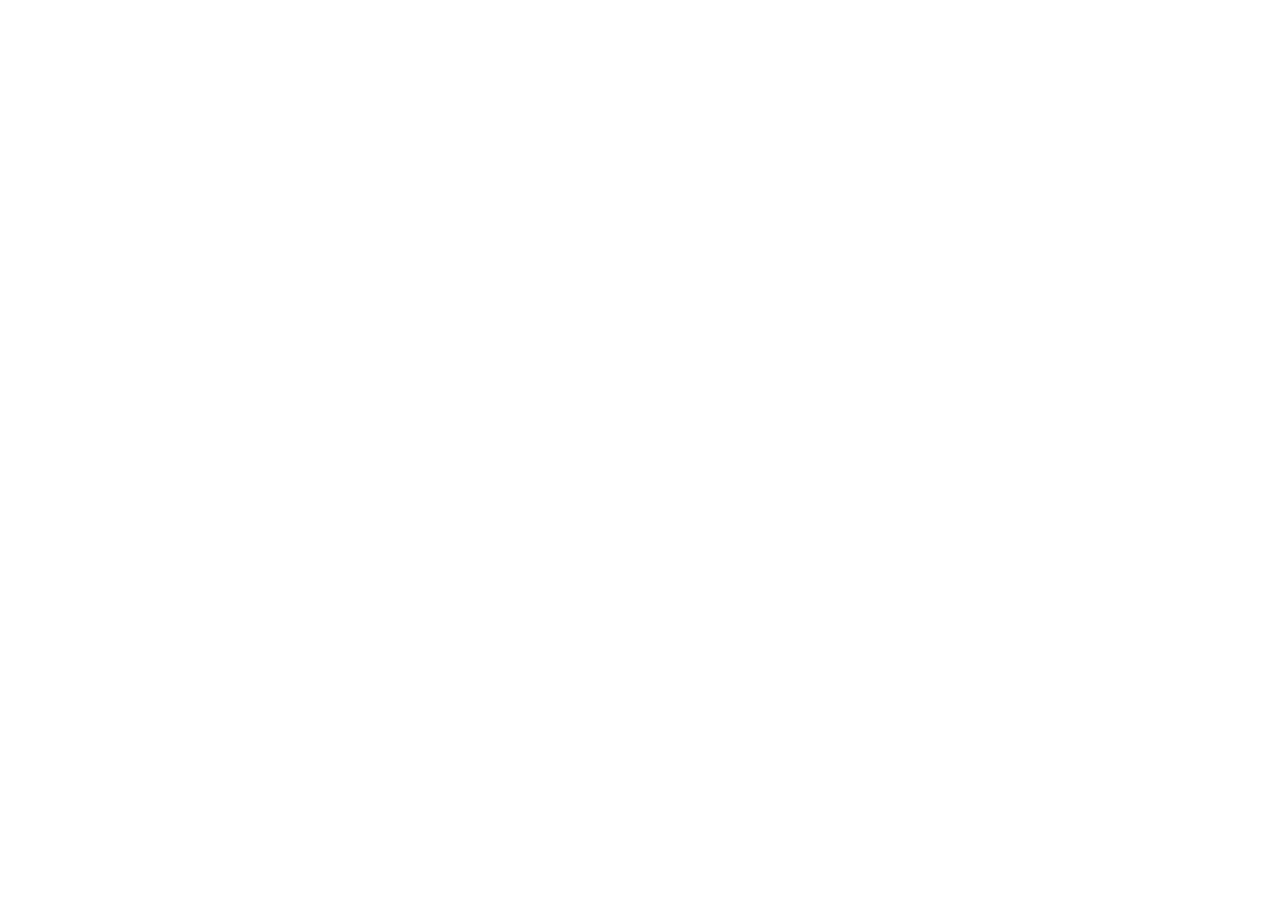
==== app/index.html @ c263fcf7 "Make ddyp.co primary domain and add App Store shortcut" ====
<!doctype html>
<html lang="en">
<head>
  <meta charset="utf-8">
  <meta name="viewport" content="width=device-width, initial-scale=1">
  <title>Get Don't Date Your Photos for iPhone</title>
  <meta name="robots" content="noindex,follow">
  <link rel="canonical" href="https://apps.apple.com/app/id6806466788">
  <meta http-equiv="refresh" content="0;url=https://apps.apple.com/app/id6806466788">
  <style>body{background:#171022;color:#FBEDCE;font:1.2rem system-ui,sans-serif;max-width:40rem;margin:15vh auto;padding:2rem}a{color:#FF6B73}</style>
</head>
<body>
  <h1>Keep the memories. Lose the clutter.</h1>
  <p>Opening Don't Date Your Photos in the App Store…</p>
  <p><a href="https://apps.apple.com/app/id6806466788">Download for iPhone</a></p>
</body>
</html>
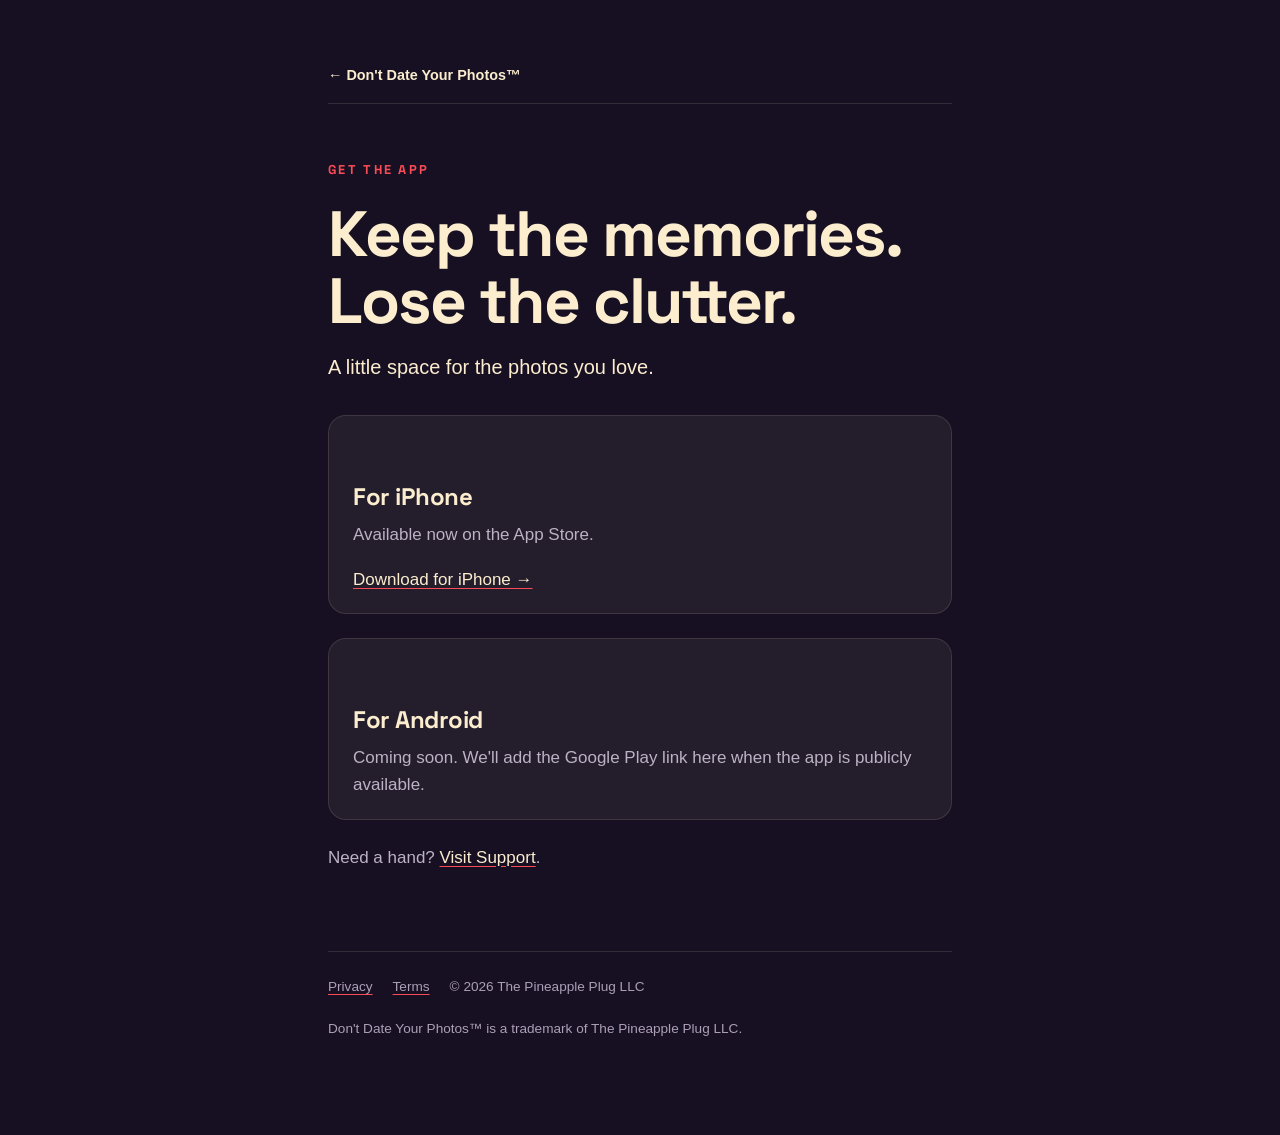
==== commit 0b7de83c: "Add platform download choices and Android coming-soon state" ====
--- a/app/index.html
+++ b/app/index.html
@@ -3,15 +3,31 @@
 <head>
   <meta charset="utf-8">
   <meta name="viewport" content="width=device-width, initial-scale=1">
-  <title>Get Don't Date Your Photos for iPhone</title>
-  <meta name="robots" content="noindex,follow">
-  <link rel="canonical" href="https://apps.apple.com/app/id6806466788">
-  <meta http-equiv="refresh" content="0;url=https://apps.apple.com/app/id6806466788">
-  <style>body{background:#171022;color:#FBEDCE;font:1.2rem system-ui,sans-serif;max-width:40rem;margin:15vh auto;padding:2rem}a{color:#FF6B73}</style>
+  <title>Get Don't Date Your Photos</title>
+  <meta name="description" content="Get Don't Date Your Photos for iPhone. Android is coming soon.">
+  <link rel="canonical" href="https://ddyp.co/app/">
+  <link rel="stylesheet" href="/style.css">
+  <link rel="icon" href="/favicon.ico">
+  <meta name="theme-color" content="#171022">
+  <script src="https://analytics.ahrefs.com/analytics.js" data-key="vNHTJaJjUGwgc/IpvAOgdg" async></script>
 </head>
 <body>
+<main class="wrap">
+  <a href="/" class="nav-back">&larr; Don't Date Your Photos&trade;</a>
+  <p class="eyebrow">Get the app</p>
   <h1>Keep the memories. Lose the clutter.</h1>
-  <p>Opening Don't Date Your Photos in the App Store…</p>
-  <p><a href="https://apps.apple.com/app/id6806466788">Download for iPhone</a></p>
+  <p class="lede">A little space for the photos you love.</p>
+  <section class="card" aria-labelledby="iphone-heading">
+    <h2 id="iphone-heading">For iPhone</h2>
+    <p>Available now on the App Store.</p>
+    <p><a href="https://apps.apple.com/app/id6806466788">Download for iPhone &rarr;</a></p>
+  </section>
+  <section class="card" aria-labelledby="android-heading">
+    <h2 id="android-heading">For Android</h2>
+    <p>Coming soon. We'll add the Google Play link here when the app is publicly available.</p>
+  </section>
+  <p>Need a hand? <a href="/support/">Visit Support</a>.</p>
+  <footer><a href="/privacy/">Privacy</a><a href="/terms/">Terms</a><span>&copy; 2026 The Pineapple Plug LLC</span><span>Don't Date Your Photos&trade; is a trademark of The Pineapple Plug LLC.</span></footer>
+</main>
 </body>
 </html>
--- a/style.css
+++ b/style.css
@@ -0,0 +1,164 @@
+@font-face{font-family:'Space Grotesk';src:url('/assets/SpaceGrotesk-Bold.woff2') format('woff2');font-weight:700;font-display:swap}
+/* Palette lifted from the app's own tokens (src/theme/tokens.ts) so the site
+   and the product read as one thing: purple-black ground, cream text, the
+   brand red for accents. */
+:root {
+  --bg: #171022;
+  --bg-deep: #110b18;
+  --surface: rgba(251, 237, 206, 0.06);
+  --text: #fbedce;
+  --text-dim: #bcb2c5;
+  --text-quiet: #ac9fb7;
+  --red: #fa4c56;
+  --green: #4fd98a;
+  --hairline: rgba(251, 237, 206, 0.12);
+  --measure: 42rem;
+}
+
+* {
+  box-sizing: border-box;
+}
+
+html {
+  -webkit-text-size-adjust: 100%;
+}
+
+body {
+  margin: 0;
+  background: var(--bg);
+  color: var(--text);
+  font-family: -apple-system, BlinkMacSystemFont, "Segoe UI", Roboto, Helvetica, Arial, sans-serif;
+  font-size: 17px;
+  line-height: 1.6;
+  -webkit-font-smoothing: antialiased;
+}
+
+.wrap {
+  max-width: var(--measure);
+  margin: 0 auto;
+  padding: 4rem 1.5rem 6rem;
+}
+
+h1,
+h2,
+.display {
+  font-family: "Space Grotesk", -apple-system, BlinkMacSystemFont, sans-serif;
+  font-weight: 700;
+  letter-spacing: -0.03em;
+  line-height: 1.05;
+}
+
+h1 {
+  font-size: clamp(2.5rem, 8vw, 4rem);
+  margin: 0 0 1rem;
+}
+
+h2 {
+  font-size: 1.5rem;
+  letter-spacing: -0.02em;
+  margin: 3rem 0 0.75rem;
+}
+
+p {
+  margin: 0 0 1.1rem;
+  color: var(--text-dim);
+}
+
+a {
+  color: var(--text);
+  text-decoration-color: var(--red);
+  text-underline-offset: 3px;
+}
+
+a:hover {
+  color: var(--red);
+}
+
+.eyebrow {
+  font-family: "Space Grotesk", sans-serif;
+  font-weight: 700;
+  font-size: 0.8rem;
+  letter-spacing: 0.18em;
+  text-transform: uppercase;
+  color: var(--red);
+  margin: 0 0 1.25rem;
+}
+
+.lede {
+  font-size: 1.25rem;
+  color: var(--text);
+  margin-bottom: 2rem;
+}
+
+.mark {
+  width: 72px;
+  height: 72px;
+  border-radius: 16px;
+  display: block;
+  margin-bottom: 2rem;
+}
+
+.card {
+  background: var(--surface);
+  border: 1px solid var(--hairline);
+  border-radius: 18px;
+  padding: 1.25rem 1.5rem;
+  margin: 1.5rem 0;
+}
+
+.card p:last-child {
+  margin-bottom: 0;
+}
+
+.card strong {
+  color: var(--text);
+}
+
+ul {
+  color: var(--text-dim);
+  padding-left: 1.2rem;
+}
+
+li {
+  margin-bottom: 0.5rem;
+}
+
+.meta {
+  color: var(--text-quiet);
+  font-size: 0.85rem;
+}
+
+footer {
+  margin-top: 5rem;
+  padding-top: 1.5rem;
+  border-top: 1px solid var(--hairline);
+  color: var(--text-quiet);
+  font-size: 0.85rem;
+  display: flex;
+  flex-wrap: wrap;
+  gap: 1.25rem;
+}
+
+footer a {
+  color: var(--text-quiet);
+}
+
+.nav-back {
+  display: inline-block;
+  margin-bottom: 2.5rem;
+  color: var(--text-quiet);
+  font-size: 0.9rem;
+  text-decoration: none;
+}
+
+.nav-back:hover {
+  color: var(--red);
+}
+
+/* Companion pages retain their policy text and readable document layout. */
+.wrap {padding-top:3rem}
+.nav-back {padding:1rem 0;border-bottom:1px solid var(--hairline);width:100%;font-weight:600;color:var(--text)}
+.wrap>.eyebrow {margin-top:1rem}
+.wrap>h2 {padding-top:1.25rem;border-top:1px solid var(--hairline)}
+a:focus-visible{outline:3px solid var(--green);outline-offset:5px}
+@media(max-width:480px){.lede{font-size:1.125rem}.wrap{padding:2rem 1.375rem 4rem}a{overflow-wrap:anywhere}}
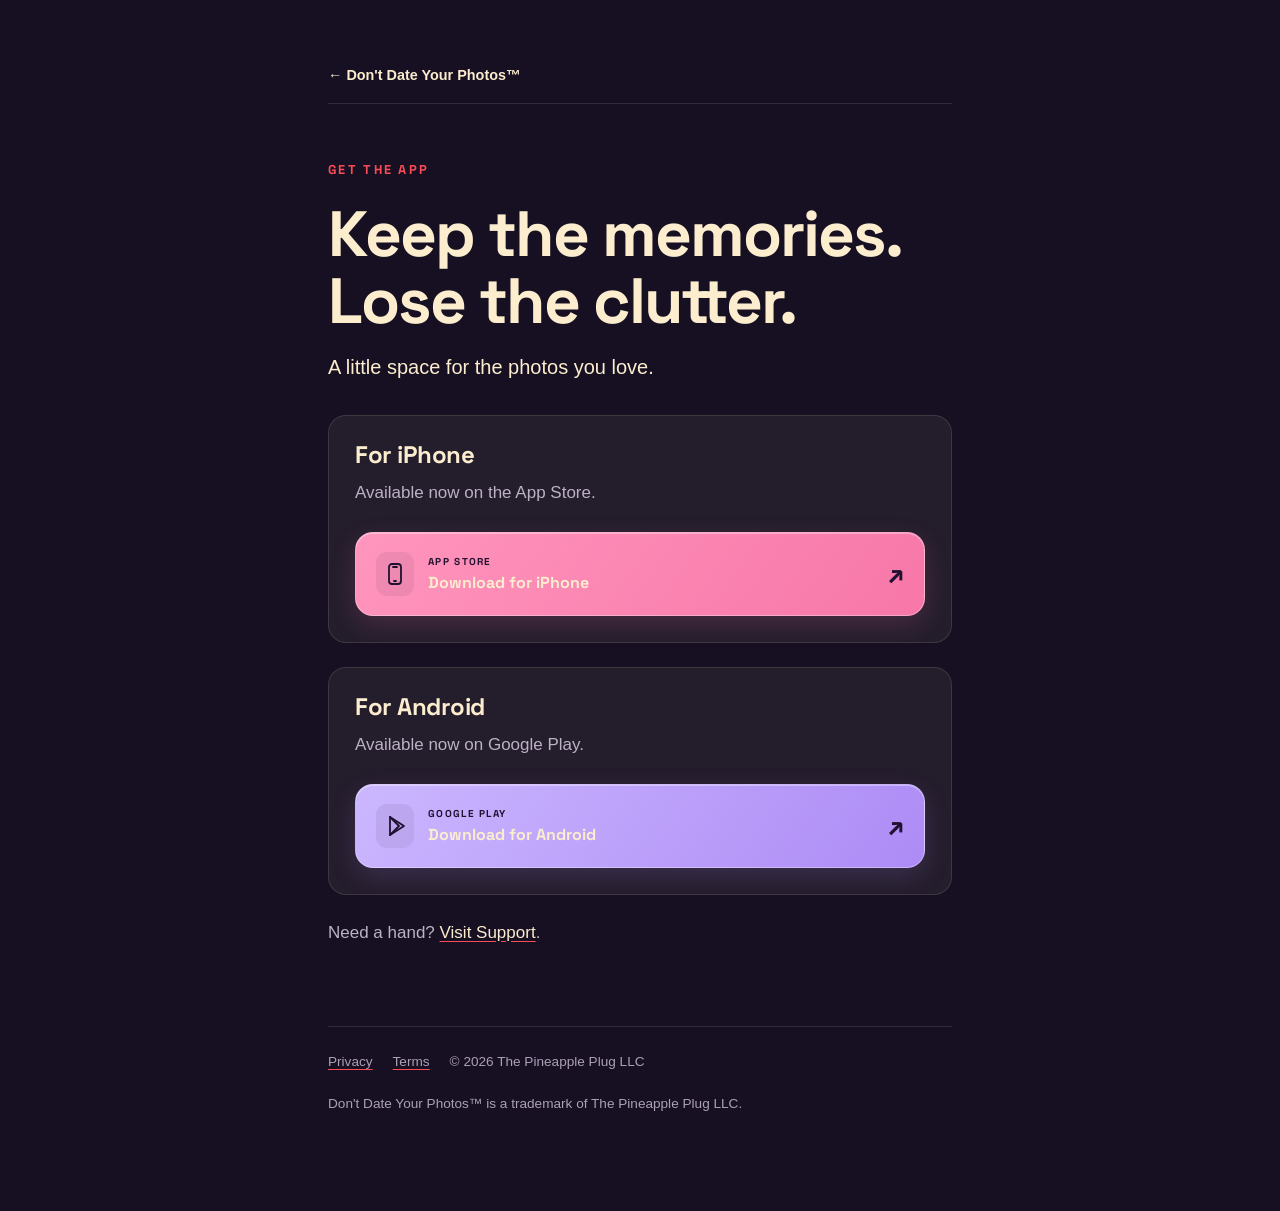
==== commit 03aa2bfe: "Style DDYP platform download buttons and refresh launch links" ====
--- a/app/index.html
+++ b/app/index.html
@@ -4,15 +4,15 @@
   <meta charset="utf-8">
   <meta name="viewport" content="width=device-width, initial-scale=1">
   <title>Get Don't Date Your Photos</title>
-  <meta name="description" content="Get Don't Date Your Photos for iPhone. Android is coming soon.">
+  <meta name="description" content="Get Don't Date Your Photos for iPhone and Android.">
   <link rel="canonical" href="https://ddyp.co/app/">
-  <link rel="stylesheet" href="/style.css">
+  <link rel="stylesheet" href="/style.css"><link rel="stylesheet" href="/download-buttons.css?v=20261019-1">
   <link rel="icon" href="/favicon.ico">
   <meta name="theme-color" content="#171022">
   <script src="https://analytics.ahrefs.com/analytics.js" data-key="vNHTJaJjUGwgc/IpvAOgdg" async></script>
 </head>
 <body>
-<main class="wrap">
+<main class="wrap download-page">
   <a href="/" class="nav-back">&larr; Don't Date Your Photos&trade;</a>
   <p class="eyebrow">Get the app</p>
   <h1>Keep the memories. Lose the clutter.</h1>
@@ -20,11 +20,11 @@
   <section class="card" aria-labelledby="iphone-heading">
     <h2 id="iphone-heading">For iPhone</h2>
     <p>Available now on the App Store.</p>
-    <p><a href="https://apps.apple.com/app/id6806466788">Download for iPhone &rarr;</a></p>
+    <a class="download ddyp-download ddyp-download--iphone" href="https://apps.apple.com/app/id6806466788"><span class="ddyp-download__icon"><svg viewBox="0 0 24 24" aria-hidden="true" focusable="false"><rect x="6" y="2" width="12" height="20" rx="3"/><path d="M10 5h4M11 19h2"/></svg></span><span class="ddyp-download__label"><small>APP STORE</small><strong>Download for iPhone</strong></span><span class="ddyp-download__arrow" aria-hidden="true">&#8599;</span></a>
   </section>
   <section class="card" aria-labelledby="android-heading">
     <h2 id="android-heading">For Android</h2>
-    <p>Coming soon. We'll add the Google Play link here when the app is publicly available.</p>
+    <p>Available now on Google Play.</p><a class="download ddyp-download ddyp-download--android" href="/appa/"><span class="ddyp-download__icon"><svg viewBox="0 0 24 24" aria-hidden="true" focusable="false"><path d="m7 3 14 9-14 9z"/><path d="m7 3 9 9-9 9"/></svg></span><span class="ddyp-download__label"><small>GOOGLE PLAY</small><strong>Download for Android</strong></span><span class="ddyp-download__arrow" aria-hidden="true">&#8599;</span></a>
   </section>
   <p>Need a hand? <a href="/support/">Visit Support</a>.</p>
   <footer><a href="/privacy/">Privacy</a><a href="/terms/">Terms</a><span>&copy; 2026 The Pineapple Plug LLC</span><span>Don't Date Your Photos&trade; is a trademark of The Pineapple Plug LLC.</span></footer>
--- a/download-buttons.css
+++ b/download-buttons.css
@@ -0,0 +1,19 @@
+/* Shared DDYP store buttons; scoped to download CTAs only. */
+a.ddyp-download{--button-from:#ff95bd;--button-to:#f777a8;--button-shadow:#f777a82b;display:inline-flex;align-items:center;justify-content:flex-start;gap:14px;box-sizing:border-box;min-height:84px;max-width:100%;padding:17px 20px;border:1px solid #ffffff52;border-radius:18px;background:linear-gradient(125deg,var(--button-from),var(--button-to));color:#21112f;font:700 16px/1.3 Space,"Space Grotesk",-apple-system,BlinkMacSystemFont,"Segoe UI",sans-serif;text-align:left;text-decoration:none;box-shadow:0 9px 26px var(--button-shadow),inset 0 1px 0 #ffffff59;transition:transform .18s ease,box-shadow .18s ease;white-space:normal;overflow-wrap:normal}
+a.ddyp-download--android{--button-from:#cbb7ff;--button-to:#ad8bf5;--button-shadow:#ad8bf52b}
+a.ddyp-download .ddyp-download__icon{display:grid;place-items:center;flex:0 0 38px;width:38px;height:44px;border-radius:11px;background:#21112f12}
+a.ddyp-download svg{display:block;width:24px;height:24px;fill:none;stroke:currentColor;stroke-width:1.8;stroke-linecap:round;stroke-linejoin:round}
+a.ddyp-download .ddyp-download__label{min-width:0;flex:1}
+a.ddyp-download small{display:block;margin-bottom:4px;font-weight:700;line-height:1.3;font-size:10px;letter-spacing:.13em}
+a.ddyp-download strong{display:block;font-size:16px;font-weight:700;line-height:1.35}
+a.ddyp-download .ddyp-download__arrow{flex:0 0 auto;font-size:26px;line-height:1;margin-left:4px}
+a.ddyp-download:hover{color:#21112f;background:linear-gradient(125deg,var(--button-from),var(--button-to));text-decoration:none;transform:translateY(-3px);box-shadow:0 14px 34px var(--button-shadow),inset 0 1px 0 #ffffff80}
+a.ddyp-download:active{transform:translateY(0)}
+a.ddyp-download:focus-visible{outline:3px solid #fff4d6;outline-offset:5px}
+.ddyp-downloads{display:flex;flex-wrap:wrap;justify-content:center;gap:16px}
+.download-page .card{padding:26px}
+.download-page .card h2{margin:0 0 12px}
+.download-page .card>.ddyp-download{width:100%;margin-top:8px}
+@media(max-width:520px){a.ddyp-download{width:100%;min-height:84px;padding:16px;gap:12px}.ddyp-downloads{flex-direction:column;align-items:stretch;gap:14px}.download-page .card{padding:20px}}
+@media(prefers-reduced-motion:reduce){a.ddyp-download{transition:none}a.ddyp-download:hover{transform:none}}
+@media(forced-colors:active){a.ddyp-download{border:2px solid ButtonText;background:ButtonFace;color:ButtonText;box-shadow:none}}
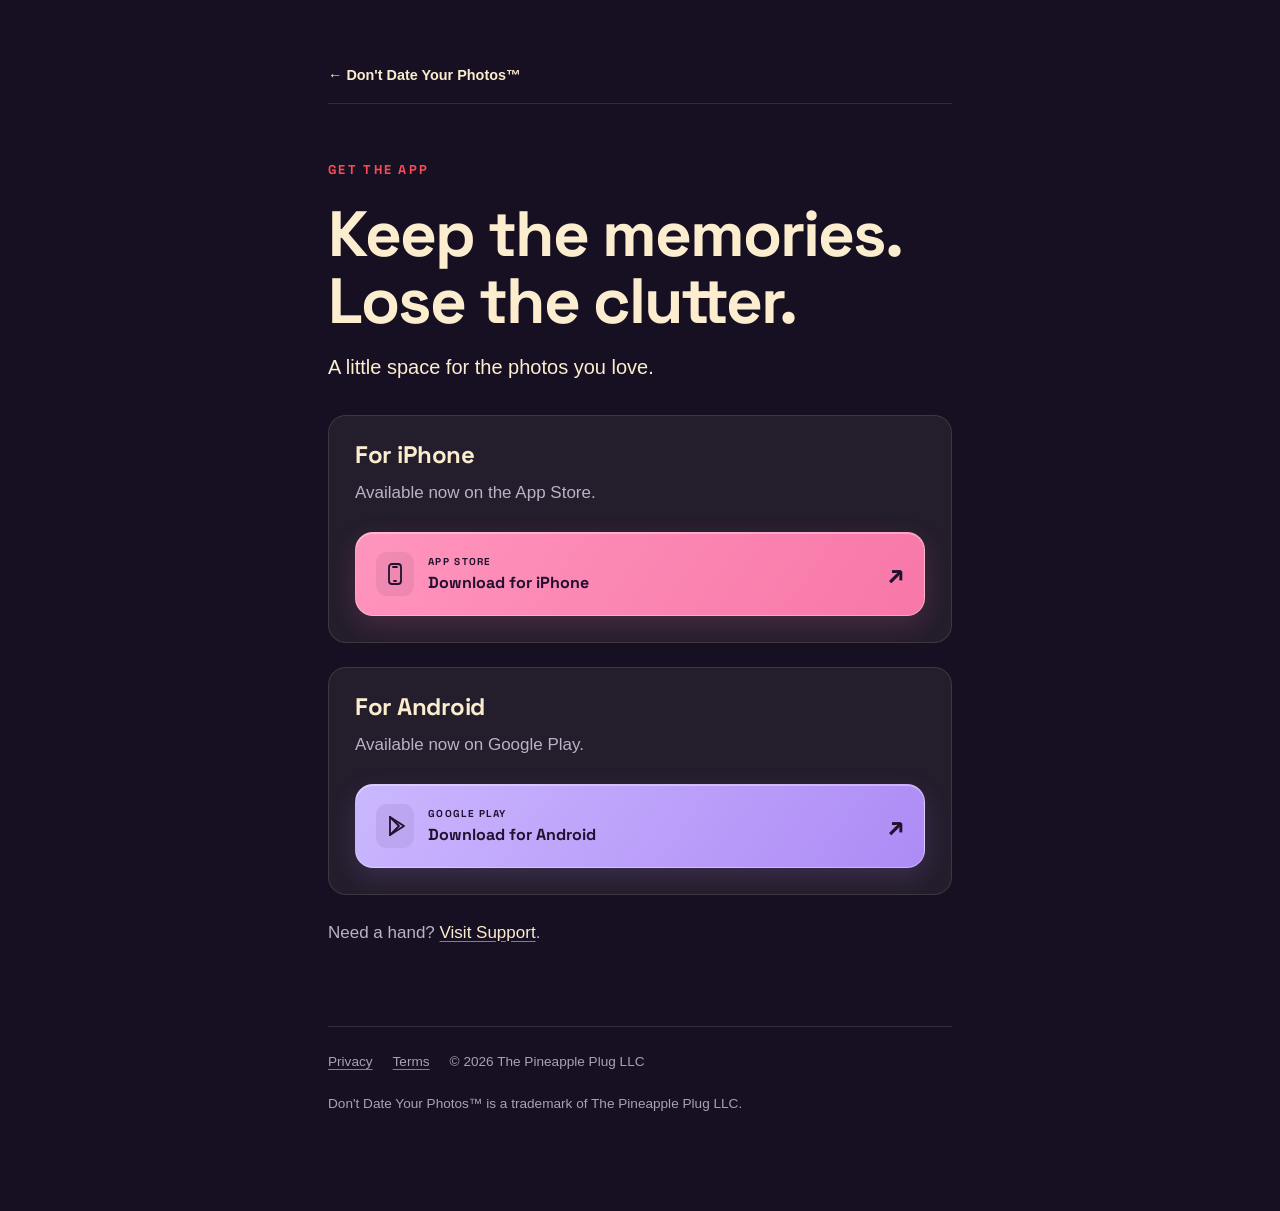
==== commit 67672058: "Keep download button labels dark against pink and violet fills" ====
--- a/app/index.html
+++ b/app/index.html
@@ -6,7 +6,7 @@
   <title>Get Don't Date Your Photos</title>
   <meta name="description" content="Get Don't Date Your Photos for iPhone and Android.">
   <link rel="canonical" href="https://ddyp.co/app/">
-  <link rel="stylesheet" href="/style.css"><link rel="stylesheet" href="/download-buttons.css?v=20261019-1">
+  <link rel="stylesheet" href="/style.css"><link rel="stylesheet" href="/download-buttons.css?v=20261019-2">
   <link rel="icon" href="/favicon.ico">
   <meta name="theme-color" content="#171022">
   <script src="https://analytics.ahrefs.com/analytics.js" data-key="vNHTJaJjUGwgc/IpvAOgdg" async></script>
--- a/download-buttons.css
+++ b/download-buttons.css
@@ -5,7 +5,7 @@
 a.ddyp-download svg{display:block;width:24px;height:24px;fill:none;stroke:currentColor;stroke-width:1.8;stroke-linecap:round;stroke-linejoin:round}
 a.ddyp-download .ddyp-download__label{min-width:0;flex:1}
 a.ddyp-download small{display:block;margin-bottom:4px;font-weight:700;line-height:1.3;font-size:10px;letter-spacing:.13em}
-a.ddyp-download strong{display:block;font-size:16px;font-weight:700;line-height:1.35}
+a.ddyp-download strong{color:inherit;display:block;font-size:16px;font-weight:700;line-height:1.35}
 a.ddyp-download .ddyp-download__arrow{flex:0 0 auto;font-size:26px;line-height:1;margin-left:4px}
 a.ddyp-download:hover{color:#21112f;background:linear-gradient(125deg,var(--button-from),var(--button-to));text-decoration:none;transform:translateY(-3px);box-shadow:0 14px 34px var(--button-shadow),inset 0 1px 0 #ffffff80}
 a.ddyp-download:active{transform:translateY(0)}
